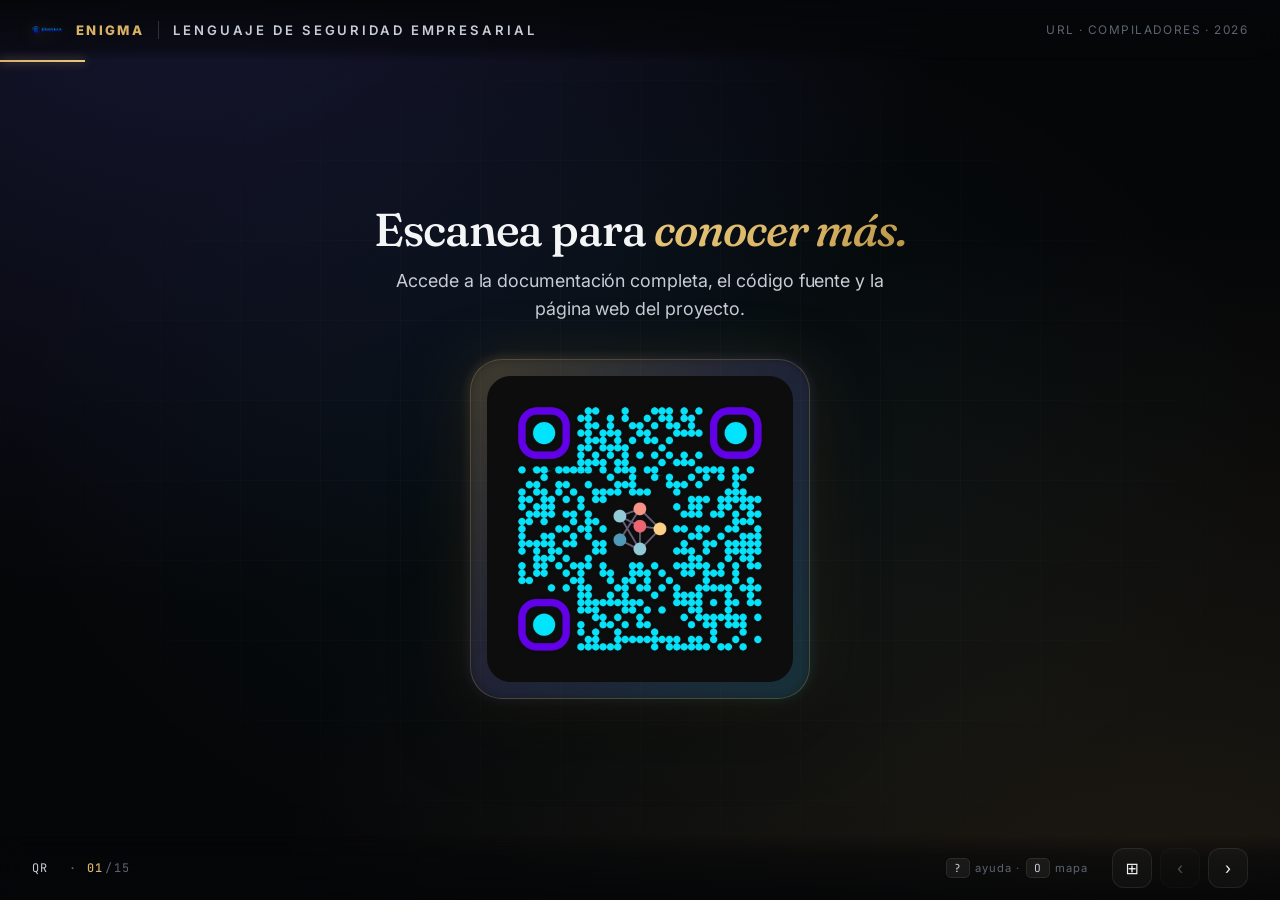
==== presentacion/index.html @ f5def3a1 "presentacion Presentacion e informe" ====
<!DOCTYPE html>
<html lang="es">
<head>
  <meta charset="UTF-8" />
  <meta name="viewport" content="width=device-width, initial-scale=1.0" />
  <title>ENIGMA · Lenguaje de Seguridad Empresarial</title>
  <meta name="description" content="Pitch ejecutivo del Compilador ENIGMA: el lenguaje que convierte políticas de seguridad en código auditable y desplegable." />
  <link rel="icon" href="assets/logo.png" />
  <link rel="preconnect" href="https://fonts.googleapis.com" />
  <link rel="preconnect" href="https://fonts.gstatic.com" crossorigin />
  <link href="https://fonts.googleapis.com/css2?family=Inter:wght@400;500;600;700;800;900&family=Fraunces:opsz,wght@9..144,400;9..144,500;9..144,600&family=JetBrains+Mono:wght@400;500;600&display=swap" rel="stylesheet" />
  <link rel="stylesheet" href="css/styles.css" />
</head>
<body class="no-select">

  <!-- ===== Barra superior ===== -->
  <header class="topbar">
    <div class="brand">
      <img src="assets/logo.png" alt="ENIGMA" />
      <span><strong>ENIGMA</strong></span>
      <span class="sep"></span>
      <span>Lenguaje de Seguridad Empresarial</span>
    </div>
    <div class="topbar-meta">
      <span>URL · Compiladores · 2026</span>
    </div>
  </header>
  <div id="progress-bar" class="progress-bar"></div>

  <!-- ===== Deck ===== -->
  <main class="deck" id="deck">

    <!-- =============================================================
         00 · QR de bienvenida
    ============================================================== -->
    <section class="slide" data-title="QR">
      <div class="slide-inner">
        <div class="qr-intro">
          <h2 class="title" style="text-align:center; margin-bottom: 12px;">Escanea para 
            <span class="accent">conocer más.</span>
          </h2>
          <p class="lede" style="text-align:center; max-width: 540px; margin: 0 auto 36px;">Accede a la documentación completa, el código fuente y la página web del proyecto.</p>
          <div class="qr-container">
            <img src="assets/qr.jpg" alt="QR Code — Escanea para más información" class="qr-image" />
          </div>
        </div>
      </div>
    </section>

    <!-- =============================================================
         01 · Portada
    ============================================================== -->
    <section class="slide" data-title="Portada">
      <div class="slide-inner">
        <div class="cover">
          <div class="cover-text">
            <span class="eyebrow"><span class="num">01</span>Presentación del proyecto</span>
            <h1 class="headline">
              El lenguaje que <span class="accent" style="font-family:var(--font-display); font-style:italic;">protege</span><br>
              tu empresa.
            </h1>
            <p class="tagline">Convertimos las reglas de seguridad de tu negocio en código auditable, en español, listo para producción.</p>
            <p class="lede">
              <b>ENIGMA</b> es un compilador completo —léxico, sintáctico, semántico y generación de código— que transforma un archivo de texto en políticas RBAC/ABAC desplegables en cualquier ERP.
            </p>
            <div class="marks">
              <span class="mark"><span class="led"></span>Python 3.12</span>
              <span class="mark"><span class="led"></span>RBAC + ABAC</span>
              <span class="mark"><span class="led"></span>4 fases</span>
              <span class="mark"><span class="led"></span>60+ pruebas automatizadas</span>
              <span class="mark"><span class="led"></span>Exporta a JSON</span>
            </div>
            <div class="team">
              <div class="person"><span class="role">Backend · Léxico</span><span class="name">Jordi García</span></div>
              <div class="person"><span class="role">Frontend · GUI</span><span class="name">Víctor Morales</span></div>
              <div class="person"><span class="role">Integración · Parser</span><span class="name">Germán Archila</span></div>
            </div>
          </div>
          <div class="cover-visual">
            <div class="logo-ring">
              <div class="halo"></div>
              <img class="logo" src="assets/logo.png" alt="Logo ENIGMA" />
            </div>
            <span class="corner-mark tl">v 3.0</span>
            <span class="corner-mark tr">Quetzaltenango<br>2026</span>
            <span class="corner-mark bl">Universidad<br>Rafael Landívar</span>
            <span class="corner-mark br">Compiladores</span>
          </div>
        </div>
      </div>
    </section>

    <!-- =============================================================
         02 · El problema
    ============================================================== -->
    <section class="slide" data-title="El problema">
      <div class="slide-inner">
        <span class="eyebrow rose"><span class="num">02</span>El problema · Contexto</span>
        <h2 class="title">Decidir <span class="accent">quién accede a qué</span><br>cuesta más de lo que parece.</h2>
        <p class="lede">
          En toda empresa, las políticas de acceso viven dispersas en hojas de cálculo, JSON sueltos y código duro del ERP.
          Una sola línea mal escrita puede dejar las ventas a la vista del becario o cerrar el sistema al gerente regional.
        </p>

        <div class="grid cols-3">
          <div class="card">
            <div class="index">Dolor · 01</div>
            <h3>Reglas dispersas</h3>
            <p>Las políticas RBAC/ABAC se duplican en cada microservicio. Un cambio implica modificar N archivos a mano — y rezar para no romper nada.</p>
          </div>
          <div class="card">
            <div class="index">Dolor · 02</div>
            <h3>Errores silenciosos</h3>
            <p>Un rol mal escrito, una política duplicada o un permiso contradictorio se descubren <i>después</i> del incidente de seguridad, no antes.</p>
          </div>
          <div class="card">
            <div class="index">Dolor · 03</div>
            <h3>Sin lenguaje de negocio</h3>
            <p>El área de Seguridad necesita revisar las reglas antes de pasar a producción. Pero las reglas viven en código que solo entienden los desarrolladores.</p>
          </div>
        </div>

        <div class="quote">
          <p>El 80% de las brechas de seguridad empresariales empiezan en un permiso mal configurado, no en un ataque sofisticado.</p>
          <div class="author">— Reporte Verizon DBIR · referencia del sector</div>
        </div>
      </div>
    </section>

    <!-- =============================================================
         03 · La solución
    ============================================================== -->
    <section class="slide" data-title="La solución">
      <div class="slide-inner">
        <span class="eyebrow"><span class="num">03</span>La solución</span>
        <h2 class="title">Presentamos <span class="accent">ENIGMA</span>.</h2>
        <p class="lede">
          Un compilador que lee un archivo en español, valida que las reglas tengan sentido para tu negocio y entrega un JSON
          listo para ser consumido por cualquier ERP o motor de autorización (Keycloak, OPA, microservicios propios).
        </p>

        <div class="split">
          <div>
            <div class="list-clean">
              <div class="item">
                <div class="step">01</div>
                <div class="body">
                  <h4>Lee tu negocio en español</h4>
                  <p>Roles, Usuarios, Módulos, Permisos. Sin curva de aprendizaje técnica.</p>
                </div>
                <div class="meta">Léxico</div>
              </div>
              <div class="item">
                <div class="step">02</div>
                <div class="body">
                  <h4>Entiende tu intención</h4>
                  <p>Construye un árbol semántico de la estructura completa de seguridad.</p>
                </div>
                <div class="meta">Sintáctico</div>
              </div>
              <div class="item">
                <div class="step">03</div>
                <div class="body">
                  <h4>Valida antes de producción</h4>
                  <p>7 reglas de negocio que evitan permisos duplicados, contradicciones e inconsistencias.</p>
                </div>
                <div class="meta">Semántico</div>
              </div>
              <div class="item">
                <div class="step">04</div>
                <div class="body">
                  <h4>Despliega en cualquier sistema</h4>
                  <p>Exporta un JSON que cualquier ERP, OPA o Keycloak puede consumir directo.</p>
                </div>
                <div class="meta">Generación</div>
              </div>
            </div>
          </div>
          <div>
            <div class="code-block">
              <div class="code-head">
                <div class="traffic"><span></span><span></span><span></span></div>
                <span>politicas.acl</span>
              </div>
<pre><span class="tk-cmt">// Una sola fuente de verdad,</span>
<span class="tk-cmt">// en el idioma de tu negocio.</span>

<span class="tk-kw">Definir Rol</span> <span class="tk-mod">Gerente</span>;
<span class="tk-kw">Definir Usuario</span> <span class="tk-id">Ana</span>;
<span class="tk-kw">Definir Modulo</span> <span class="tk-mod">Ventas</span>;

<span class="tk-kw">Usuario</span> <span class="tk-id">Ana</span> <span class="tk-op">=</span> <span class="tk-kw">Rol</span> <span class="tk-mod">Gerente</span>;

<span class="tk-kw">Si</span> <span class="tk-mod">Horario</span> <span class="tk-op">&lt;</span> <span class="tk-num">18</span> <span class="tk-kw">Entonces</span> {
  <span class="tk-kw">Permitir Consultar</span> <span class="tk-mod">Reportes</span>;
} <span class="tk-kw">Sino</span> {
  <span class="tk-kw">Denegar Consultar</span> <span class="tk-mod">Reportes</span>;
}</pre>
            </div>
          </div>
        </div>
      </div>
    </section>

    <!-- =============================================================
         04 · ¿Cómo funciona? (Las cuatro fases visión general)
    ============================================================== -->
    <section class="slide" data-title="Cómo funciona">
      <div class="slide-inner">
        <span class="eyebrow"><span class="num">04</span>Cómo funciona</span>
        <h2 class="title">Cuatro fases. <span class="accent">Un solo archivo.</span></h2>
        <p class="lede">Del texto crudo a un sistema de seguridad desplegable. Todo automatizado en un solo pipeline.</p>

        <div class="pipeline">
          <div class="pipe-step featured">
            <div class="badge">I</div>
            <h4>Lee</h4>
            <p>Convierte el texto en tokens clasificados.</p>
          </div>
          <div class="pipe-step">
            <div class="badge">II</div>
            <h4>Comprende</h4>
            <p>Arma el árbol semántico de tu intención.</p>
          </div>
          <div class="pipe-step">
            <div class="badge">III</div>
            <h4>Valida</h4>
            <p>Aplica 7 reglas de coherencia de negocio.</p>
          </div>
          <div class="pipe-step">
            <div class="badge">IV</div>
            <h4>Compila</h4>
            <p>Genera la tabla de símbolos final.</p>
          </div>
          <div class="pipe-step">
            <div class="badge" style="color: var(--green); border-color: rgba(74,222,128,0.4);">✓</div>
            <h4>Despliega</h4>
            <p>Exporta JSON listo para producción.</p>
          </div>
        </div>

        <div class="kpi-strip">
          <div class="kpi">
            <div class="v">&lt; 1<sub>seg</sub></div>
            <div class="l">Compilación promedio</div>
          </div>
          <div class="kpi">
            <div class="v">350<sub>ms</sub></div>
            <div class="l">Live Compile debounce</div>
          </div>
          <div class="kpi">
            <div class="v">100<sub>%</sub></div>
            <div class="l">En español</div>
          </div>
          <div class="kpi">
            <div class="v">∞</div>
            <div class="l">Diagnóstico en cadena</div>
          </div>
        </div>
      </div>
    </section>

    <!-- =============================================================
         05 · Fase 1 · Léxico
    ============================================================== -->
    <section class="slide" data-title="Fase 1 · Lee">
      <div class="slide-inner">
        <span class="eyebrow"><span class="num">05</span>Fase 1 · Léxico</span>
        <h2 class="title">Lee tu negocio <span class="accent">palabra por palabra.</span></h2>
        <p class="lede">
          El motor léxico recorre el archivo y clasifica cada palabra: <b>palabras reservadas en español</b>, identificadores,
          números, cadenas y operadores. Detecta <b>seis tipos de errores</b> sin detenerse — los reporta todos en una sola pasada.
        </p>

        <div class="split media-first">
          <div>
            <div class="shot" data-src="assets/capturas/04_empresa_ventas_tokens.png">
              <img src="assets/capturas/04_empresa_ventas_tokens.png" alt="Tokens generados" />
              <div class="caption"><span class="tag">EVIDENCIA</span>Tabla de tokens — caso real Tech-Store</div>
            </div>
          </div>
          <div>
            <h3 style="font-family:var(--font-display); font-weight:500; font-size:1.4rem; margin-bottom:12px;">Seis errores que nunca dejarán pasar</h3>
            <div class="tags">
              <span class="tag-chip red">Carácter foráneo</span>
              <span class="tag-chip red">Cadena sin cerrar</span>
              <span class="tag-chip red">Número mal formado</span>
              <span class="tag-chip red">Palabra reservada mal escrita</span>
              <span class="tag-chip red">Identificador con dígito inicial</span>
              <span class="tag-chip red">Identificador con guión bajo</span>
            </div>

            <div class="card glow" style="margin-top: 24px;">
              <h3>Sugerencias inteligentes</h3>
              <p>Si tu equipo escribe <code style="color:#fca5a5; font-family:var(--font-mono);">Defini</code>, el compilador propone <code style="color:#86efac; font-family:var(--font-mono);">Definir</code> automáticamente, gracias a la distancia de Levenshtein. Cero tiempo perdido buscando el typo.</p>
            </div>
          </div>
        </div>
      </div>
    </section>

    <!-- =============================================================
         06 · Fase 2 · Sintáctico
    ============================================================== -->
    <section class="slide" data-title="Fase 2 · Comprende">
      <div class="slide-inner">
        <span class="eyebrow indigo"><span class="num">06</span>Fase 2 · Sintáctico</span>
        <h2 class="title">Comprende <span class="accent">la estructura</span> de tu negocio.</h2>
        <p class="lede">
          El parser construye el <b>Árbol de Sintaxis Abstracta</b>, un mapa completo y navegable de toda la lógica de seguridad
          escrita en tu archivo. Maneja condicionales, bucles, selección múltiple y manejo de errores como cualquier lenguaje moderno.
        </p>

        <div class="split">
          <div>
            <div class="card glow" style="margin-bottom: 18px;">
              <h3>🛡 Modo Pánico</h3>
              <p>Si tu archivo tiene errores, el parser <b>no colapsa</b>. Se sincroniza sobre los delimitadores <code style="color:var(--gold-soft); font-family:var(--font-mono);">;</code> y <code style="color:var(--gold-soft); font-family:var(--font-mono);">}</code> y sigue analizando, reportando <b>múltiples errores en una sola pasada</b>. Tu equipo arregla todo de una vez.</p>
            </div>
            <div class="card">
              <h3>🌲 14 estructuras del lenguaje</h3>
              <p>Definiciones, asignaciones, condicionales (con Y / O / No), bucles, selección múltiple, manejo de errores, salida y retorno. Toda la expresividad de un lenguaje moderno.</p>
              <div class="tags">
                <span class="tag-chip indigo">Si / Entonces / Sino</span>
                <span class="tag-chip indigo">Mientras</span>
                <span class="tag-chip indigo">Elegir / Caso</span>
                <span class="tag-chip indigo">Intentar / Atrapar</span>
              </div>
            </div>
          </div>
          <div>
            <div class="shot" data-src="assets/capturas/02_programa_completo_ast.png">
              <img src="assets/capturas/02_programa_completo_ast.png" alt="AST gráfico" />
              <div class="caption"><span class="tag">EVIDENCIA</span>AST gráfico — programa completo</div>
            </div>
          </div>
        </div>
      </div>
    </section>

    <!-- =============================================================
         07 · Fase 3 · Semántico
    ============================================================== -->
    <section class="slide" data-title="Fase 3 · Valida">
      <div class="slide-inner">
        <span class="eyebrow"><span class="num">07</span>Fase 3 · Semántico</span>
        <h2 class="title">Valida <span class="accent">antes</span> de pasar a producción.</h2>
        <p class="lede">
          Siete reglas de coherencia se aplican al árbol antes de que <i>nada</i> llegue a producción.
          Detectamos lo que un revisor humano nunca podría detectar a tiempo: duplicados, contradicciones y referencias huérfanas.
        </p>

        <div class="grid cols-4">
          <div class="card">
            <div class="index">SEM · 01</div>
            <h3>Unicidad</h3>
            <p>Sin entidades duplicadas. Cada Rol, Usuario y Módulo es único.</p>
          </div>
          <div class="card">
            <div class="index">SEM · 02</div>
            <h3>Integridad referencial</h3>
            <p>Toda referencia apunta a algo declarado. Cero permisos "fantasma".</p>
          </div>
          <div class="card">
            <div class="index">SEM · 03</div>
            <h3>Compatibilidad</h3>
            <p>Usuario solo asigna a Rol. No se mezclan dominios.</p>
          </div>
          <div class="card">
            <div class="index">SEM · 04</div>
            <h3>Coherencia RBAC</h3>
            <p>Las políticas se asignan únicamente a Roles válidos.</p>
          </div>
          <div class="card">
            <div class="index">SEM · 05</div>
            <h3>Expresiones booleanas</h3>
            <p>Las condiciones siempre evalúan a Verdadero o Falso.</p>
          </div>
          <div class="card">
            <div class="index">SEM · 06</div>
            <h3>Operaciones de tipos</h3>
            <p>Solo se comparan valores compatibles entre sí.</p>
          </div>
          <div class="card">
            <div class="index">SEM · 07</div>
            <h3>Conflicto de políticas</h3>
            <p>Sin contradecir. No se puede Permitir y Denegar la misma acción.</p>
          </div>
          <div class="card glow">
            <div class="index">+ Bonus</div>
            <h3>Tabla de Símbolos viva</h3>
            <p>Roles, Usuarios, Módulos y variables ABAC globales (Horario, MontoVenta, UbicacionIP) en una sola vista auditable.</p>
          </div>
        </div>
      </div>
    </section>

    <!-- =============================================================
         08 · Fase 4 · Generación
    ============================================================== -->
    <section class="slide" data-title="Fase 4 · Despliega">
      <div class="slide-inner">
        <span class="eyebrow green"><span class="num">08</span>Fase 4 · Generación</span>
        <h2 class="title">Despliega en <span class="accent">cualquier ERP.</span></h2>
        <p class="lede">
          Una vez aprobadas las reglas, el compilador genera un JSON estandarizado que cualquier ERP, motor de autorización
          o microservicio puede consumir directamente. <b>Sin transformaciones intermedias. Sin scripts a medida.</b>
        </p>

        <div class="split">
          <div>
            <div class="list-clean">
              <div class="item">
                <div class="step">→</div>
                <div class="body">
                  <h4>Compatible con estándares</h4>
                  <p>El JSON sigue convenciones RBAC + ABAC universales. Plug-and-play con OPA, Keycloak o tu motor propio.</p>
                </div>
                <div class="meta">Estándar</div>
              </div>
              <div class="item">
                <div class="step">→</div>
                <div class="body">
                  <h4>Versionable en Git</h4>
                  <p>Las políticas se vuelven parte del repositorio. Auditas cambios como auditas código.</p>
                </div>
                <div class="meta">Git-friendly</div>
              </div>
              <div class="item">
                <div class="step">→</div>
                <div class="body">
                  <h4>Cero deuda técnica</h4>
                  <p>Un archivo, una verdad. Sin reglas duplicadas entre frontend, backend y base de datos.</p>
                </div>
                <div class="meta">Single source</div>
              </div>
            </div>
          </div>
          <div>
            <div class="code-block">
              <div class="code-head">
                <div class="traffic"><span></span><span></span><span></span></div>
                <span>politicas.json — salida</span>
              </div>
<pre>{
  <span class="tk-prop">"roles"</span>: [
    { <span class="tk-prop">"nombre"</span>: <span class="tk-str">"Gerente"</span>,
      <span class="tk-prop">"politicas"</span>: [
        { <span class="tk-prop">"accion"</span>: <span class="tk-str">"Permitir"</span>,
          <span class="tk-prop">"operacion"</span>: <span class="tk-str">"Consultar"</span>,
          <span class="tk-prop">"modulo"</span>: <span class="tk-str">"Reportes"</span> }
      ]
    }
  ],
  <span class="tk-prop">"usuarios"</span>: [
    { <span class="tk-prop">"nombre"</span>: <span class="tk-str">"Ana"</span>,
      <span class="tk-prop">"rol"</span>: <span class="tk-str">"Gerente"</span> }
  ],
  <span class="tk-prop">"abac"</span>: {
    <span class="tk-prop">"Horario"</span>: { <span class="tk-prop">"tipo"</span>: <span class="tk-str">"Tiempo"</span> },
    <span class="tk-prop">"MontoVenta"</span>: { <span class="tk-prop">"tipo"</span>: <span class="tk-str">"Entero"</span> }
  }
}</pre>
            </div>
          </div>
        </div>
      </div>
    </section>

    <!-- =============================================================
         09 · Integración del sistema
    ============================================================== -->
    <section class="slide" data-title="Integración">
      <div class="slide-inner">
        <span class="eyebrow cyan"><span class="num">09</span>Integración del sistema</span>
        <h2 class="title">Un pipeline orquestado, <span class="accent">tres equipos felices.</span></h2>
        <p class="lede">
          Construido alrededor de un único punto de orquestación —el <code style="font-family:var(--font-mono); color:var(--gold-soft);">Controller</code>—
          que conecta las cuatro fases mediante contratos inmutables. Esto permitió a tres desarrolladores trabajar en paralelo
          <b>sin conflictos de integración</b>.
        </p>

        <div class="grid cols-3">
          <div class="card glow">
            <div class="icon-circle">⚡</div>
            <h3>Live Compile</h3>
            <p>Compilación silenciosa mientras escribes, con debounce inteligente de 350 ms. Cero congelamientos, errores visibles al instante.</p>
          </div>
          <div class="card glow">
            <div class="icon-circle">🎓</div>
            <h3>Modo Didáctico</h3>
            <p>Animación paso a paso de las tres fases. Ideal para que tu equipo entienda <i>por qué</i> una política fue rechazada.</p>
          </div>
          <div class="card glow">
            <div class="icon-circle">🔗</div>
            <h3>Contratos inmutables</h3>
            <p>Token, AST y Tabla de Símbolos como dataclasses inmutables. Cero estado compartido, cero bugs por concurrencia.</p>
          </div>
        </div>

        <div class="banner">
          <p>El <b>Controller</b> es el único punto de entrada al pipeline. Ningún módulo puede saltarse las validaciones.</p>
          <span class="banner-cta">Arquitectura blindada</span>
        </div>
      </div>
    </section>

    <!-- =============================================================
         10 · Pruebas realizadas
    ============================================================== -->
    <section class="slide" data-title="Pruebas">
      <div class="slide-inner">
        <div class="live-demo-center">
          <span class="eyebrow"><span class="num">10</span>Validación · Pruebas</span>
          <h2 class="title" style="text-align:center;">Ver para <span class="accent">creer.</span></h2>
          <p class="lede" style="text-align:center; max-width: 600px; margin: 0 auto 48px;">
            Las pruebas se realizan en vivo.<br>Vamos a cambiar de pestaña para demostrarlo.
          </p>
          <div class="live-badge">
            <span class="live-dot"></span>
            <span>DEMOSTRACIÓN EN VIVO</span>
          </div>
        </div>
      </div>
    </section>

    <!-- =============================================================
         11 · Caso de éxito
    ============================================================== -->
    <section class="slide" data-title="Caso de éxito">
      <div class="slide-inner">
        <span class="eyebrow"><span class="num">11</span>Caso de éxito</span>
        <h2 class="title">Tech-Store · <span class="accent">de hoja de cálculo a producción.</span></h2>
        <p class="lede">
          Una tienda de tecnología con tres roles (Gerente, Cajero, Vendedor) y tres módulos (Ventas, Inventario, Reportes).
          Antes de ENIGMA: <b>17 reglas dispersas en cinco archivos</b>. Después: <b>un solo archivo de 42 líneas</b>.
        </p>

        <div class="split">
          <div>
            <div class="code-block">
              <div class="code-head">
                <div class="traffic"><span></span><span></span><span></span></div>
                <span>empresa_ventas.acl</span>
              </div>
<pre><span class="tk-cmt">// 1 · Estructura de la empresa</span>
<span class="tk-kw">Definir Rol</span> <span class="tk-mod">Gerente</span>;
<span class="tk-kw">Definir Rol</span> <span class="tk-mod">Cajero</span>;
<span class="tk-kw">Definir Rol</span> <span class="tk-mod">Vendedor</span>;

<span class="tk-cmt">// 2 · Asignación de roles</span>
<span class="tk-kw">Usuario</span> <span class="tk-id">Ana</span>    <span class="tk-op">=</span> <span class="tk-kw">Rol</span> <span class="tk-mod">Gerente</span>;
<span class="tk-kw">Usuario</span> <span class="tk-id">Beto</span>   <span class="tk-op">=</span> <span class="tk-kw">Rol</span> <span class="tk-mod">Cajero</span>;
<span class="tk-kw">Usuario</span> <span class="tk-id">Carlos</span> <span class="tk-op">=</span> <span class="tk-kw">Rol</span> <span class="tk-mod">Vendedor</span>;

<span class="tk-cmt">// 3 · Políticas RBAC</span>
<span class="tk-kw">Rol</span> <span class="tk-mod">Vendedor</span> <span class="tk-op">=</span> <span class="tk-kw">Permitir Registrar</span> <span class="tk-mod">Ventas</span>;
<span class="tk-kw">Rol</span> <span class="tk-mod">Cajero</span>   <span class="tk-op">=</span> <span class="tk-kw">Permitir Modificar</span> <span class="tk-mod">Ventas</span>;
<span class="tk-kw">Rol</span> <span class="tk-mod">Gerente</span>  <span class="tk-op">=</span> <span class="tk-kw">Permitir Consultar</span> <span class="tk-mod">Reportes</span>;</pre>
            </div>
          </div>
          <div>
            <h3 style="font-family:var(--font-display); font-style:italic; font-size:1.4rem; font-weight:500; color:var(--gold-soft); margin-bottom:18px;">Resultados medibles</h3>

            <div class="list-clean">
              <div class="item">
                <div class="step">↓ 75%</div>
                <div class="body">
                  <h4>Menos código de seguridad</h4>
                  <p>De 5 archivos en 3 lenguajes distintos, a un archivo en español.</p>
                </div>
                <div class="meta">Mantenimiento</div>
              </div>
              <div class="item">
                <div class="step">↑ 100%</div>
                <div class="body">
                  <h4>Auditabilidad</h4>
                  <p>El área de Seguridad ahora aprueba las reglas antes de que lleguen a producción.</p>
                </div>
                <div class="meta">Compliance</div>
              </div>
              <div class="item">
                <div class="step">0</div>
                <div class="body">
                  <h4>Permisos en conflicto</h4>
                  <p>El analizador semántico bloquea cualquier contradicción antes del despliegue.</p>
                </div>
                <div class="meta">Calidad</div>
              </div>
            </div>
          </div>
        </div>
      </div>
    </section>

    <!-- =============================================================
         12 · Demostración funcional
    ============================================================== -->
    <section class="slide" data-title="Demostración">
      <div class="slide-inner">
        <span class="eyebrow"><span class="num">12</span>Demostración funcional</span>
        <h2 class="title">Ver es <span class="accent">creer.</span></h2>
        <p class="lede">
          Capturas reales del compilador procesando los dos archivos clave del proyecto: <b>empresa_ventas.acl</b> (Tech-Store)
          y <b>programa_completo.acl</b> (todas las estructuras del lenguaje). Click sobre cualquier imagen para verla en grande.
        </p>

        <div class="grid cols-3" style="margin-top: 28px;">
          <div class="shot" data-src="assets/capturas/04_empresa_ventas_tokens.png">
            <img src="assets/capturas/04_empresa_ventas_tokens.png" alt="Tokens Tech-Store" />
            <div class="caption"><span class="tag">01</span>Tokens · Tech-Store</div>
          </div>
          <div class="shot" data-src="assets/capturas/05_empresa_ventas_ast.png">
            <img src="assets/capturas/05_empresa_ventas_ast.png" alt="AST Tech-Store" />
            <div class="caption"><span class="tag">02</span>AST · Tech-Store</div>
          </div>
          <div class="shot" data-src="assets/capturas/06_empresa_ventas_simbolos.png">
            <img src="assets/capturas/06_empresa_ventas_simbolos.png" alt="Símbolos Tech-Store" />
            <div class="caption"><span class="tag">03</span>Símbolos · Tech-Store</div>
          </div>
          <div class="shot" data-src="assets/capturas/01_programa_completo_tokens.png">
            <img src="assets/capturas/01_programa_completo_tokens.png" alt="Tokens completo" />
            <div class="caption"><span class="tag">04</span>Tokens · Programa Completo</div>
          </div>
          <div class="shot" data-src="assets/capturas/02_programa_completo_ast.png">
            <img src="assets/capturas/02_programa_completo_ast.png" alt="AST completo" />
            <div class="caption"><span class="tag">05</span>AST · Programa Completo</div>
          </div>
          <div class="shot" data-src="assets/capturas/03_programa_completo_simbolos.png">
            <img src="assets/capturas/03_programa_completo_simbolos.png" alt="Símbolos completo" />
            <div class="caption"><span class="tag">06</span>Símbolos · Programa Completo</div>
          </div>
        </div>

        <div class="banner">
          <p>Próxima diapositiva: <b>ejecución en vivo del compilador</b> y propuesta de cierre.</p>
          <span class="banner-cta">Live demo</span>
        </div>
      </div>
    </section>

    <!-- =============================================================
         13 · Por qué ENIGMA / diferenciadores
    ============================================================== -->
    <section class="slide" data-title="Por qué ENIGMA">
      <div class="slide-inner">
        <span class="eyebrow"><span class="num">13</span>Diferenciadores</span>
        <h2 class="title">¿Por qué <span class="accent">ENIGMA?</span></h2>
        <p class="lede">No es solo otro motor de políticas. Es la única solución que combina lenguaje de negocio, validación semántica y exportación universal en un solo flujo.</p>

        <table class="specs">
          <tr>
            <th></th>
            <th style="color: var(--gold-soft);">ENIGMA</th>
            <th>Reglas en código duro</th>
            <th>Hojas de cálculo</th>
          </tr>
          <tr>
            <td>Lenguaje legible por el área de Seguridad</td>
            <td style="color: var(--green);">✓ Español natural</td>
            <td style="color: var(--red);">✗ Solo developers</td>
            <td style="color: #fb923c;">~ Ambiguo</td>
          </tr>
          <tr>
            <td>Validación antes de producción</td>
            <td style="color: var(--green);">✓ 7 reglas semánticas</td>
            <td style="color: var(--red);">✗ Bugs en runtime</td>
            <td style="color: var(--red);">✗ Cero</td>
          </tr>
          <tr>
            <td>Detección de contradicciones</td>
            <td style="color: var(--green);">✓ Automática</td>
            <td style="color: var(--red);">✗ Manual</td>
            <td style="color: var(--red);">✗ Imposible</td>
          </tr>
          <tr>
            <td>Salida estándar para ERPs</td>
            <td style="color: var(--green);">✓ JSON universal</td>
            <td style="color: #fb923c;">~ Específica</td>
            <td style="color: var(--red);">✗ N/A</td>
          </tr>
          <tr>
            <td>Versionable en Git</td>
            <td style="color: var(--green);">✓ Single file</td>
            <td style="color: #fb923c;">~ Disperso</td>
            <td style="color: var(--red);">✗ Binario</td>
          </tr>
          <tr>
            <td>Auditoría de cambios</td>
            <td style="color: var(--green);">✓ Trazable</td>
            <td style="color: #fb923c;">~ Si hay disciplina</td>
            <td style="color: var(--red);">✗ Sin historial</td>
          </tr>
        </table>

        <div class="quote">
          <p>El verdadero valor de ENIGMA no está en el compilador. Está en que el área de Seguridad y el área de Desarrollo finalmente hablan el mismo idioma.</p>
          <div class="author">— Propuesta de valor del producto</div>
        </div>
      </div>
    </section>

    <!-- =============================================================
         14 · Cierre / Equipo / Q&A
    ============================================================== -->
    <section class="slide" data-title="Cierre">
      <div class="slide-inner">
        <span class="eyebrow gold"><span class="num">14</span>Cierre</span>
        <h2 class="title">Hagamos que las reglas <span class="accent">se cumplan.</span></h2>
        <p class="lede">ENIGMA está listo para producción. Open source, documentado y probado. El siguiente paso es desplegarlo en tu organización.</p>

        <div class="split">
          <div>
            <div class="list-clean">
              <div class="item">
                <div class="step">i</div>
                <div class="body">
                  <h4>4 fases completas</h4>
                  <p>Léxico, sintáctico, semántico y generación de código — el ciclo completo de un compilador moderno.</p>
                </div>
                <div class="meta">Hecho</div>
              </div>
              <div class="item">
                <div class="step">ii</div>
                <div class="body">
                  <h4>60+ pruebas automatizadas</h4>
                  <p>Red de seguridad continua que protege contra regresiones cada vez que la gramática evoluciona.</p>
                </div>
                <div class="meta">Hecho</div>
              </div>
              <div class="item">
                <div class="step">iii</div>
                <div class="body">
                  <h4>GUI funcional + pedagógica</h4>
                  <p>Live Compile, Error Lens y Modo Didáctico. Una herramienta para producción <i>y</i> para enseñar.</p>
                </div>
                <div class="meta">Hecho</div>
              </div>
              <div class="item">
                <div class="step">→</div>
                <div class="body">
                  <h4>Listo para integrarse</h4>
                  <p>JSON estandarizado, compatible con OPA, Keycloak y ERPs propios. Cero acoplamiento.</p>
                </div>
                <div class="meta">Listo</div>
              </div>
            </div>
          </div>
          <div>
            <div class="card glow" style="padding: 32px;">
              <h3 style="font-family:var(--font-display); font-size:1.5rem; font-style:italic; margin-bottom:18px;">Cómo correrlo</h3>
              <div class="code-block">
                <div class="code-head">
                  <div class="traffic"><span></span><span></span><span></span></div>
                  <span>PowerShell · Quick start</span>
                </div>
<pre><span class="tk-cmt"># 1) Instala dependencias</span>
pip install -r requirements.txt

<span class="tk-cmt"># 2) Inicia la GUI</span>
python main.py

<span class="tk-cmt"># 3) Ejecuta la suite de pruebas</span>
python -m pytest test/test_case.py -v</pre>
              </div>
            </div>

            <div class="banner">
              <p>¿Preguntas?</p>
              <span class="banner-cta">Q &amp; A</span>
            </div>

            <div class="team" style="margin-top: 24px;">
              <div class="person"><span class="role">Backend</span><span class="name">Jordi García</span></div>
              <div class="person"><span class="role">Frontend</span><span class="name">Víctor Morales</span></div>
              <div class="person"><span class="role">Integración</span><span class="name">Germán Archila</span></div>
            </div>
          </div>
        </div>
      </div>
    </section>

  </main>

  <!-- ===== Overview ===== -->
  <div id="overview" class="overview">
    <h3>Mapa de la presentación</h3>
    <div class="thumbs" id="thumbs"></div>
  </div>

  <!-- ===== Lightbox ===== -->
  <div id="lightbox" class="lightbox">
    <button class="close" id="lightbox-close" aria-label="Cerrar">✕</button>
    <img id="lightbox-img" src="" alt="" />
  </div>

  <!-- ===== Ayuda ===== -->
  <div id="help" class="help">
    <div class="box">
      <h4>Atajos de teclado</h4>
      <div class="row"><span>Siguiente</span><span><kbd>→</kbd> <kbd>↓</kbd> <kbd>Espacio</kbd></span></div>
      <div class="row"><span>Anterior</span><span><kbd>←</kbd> <kbd>↑</kbd></span></div>
      <div class="row"><span>Primera / última</span><span><kbd>Home</kbd> / <kbd>End</kbd></span></div>
      <div class="row"><span>Ir a slide N</span><span><kbd>1</kbd>…<kbd>9</kbd></span></div>
      <div class="row"><span>Mapa visual</span><span><kbd>O</kbd> / <kbd>Esc</kbd></span></div>
      <div class="row"><span>Iniciar / parar timer</span><span><kbd>T</kbd></span></div>
      <div class="row"><span>Pantalla completa</span><span><kbd>F</kbd></span></div>
      <div class="row"><span>Ayuda</span><span><kbd>?</kbd></span></div>
    </div>
  </div>

  <!-- ===== Controles inferiores ===== -->
  <footer class="controls">
    <div class="slide-info">
      <span class="title-text" id="slide-title">Portada</span> · <b id="slide-current">01</b>/<span id="slide-total">14</span>
    </div>
    <div class="nav-btns">
      <span class="hint"><kbd>?</kbd> ayuda · <kbd>O</kbd> mapa</span>
      <button id="btn-overview" class="overview-btn" title="Mapa (O)">⊞</button>
      <button id="btn-prev" title="Anterior (←)">‹</button>
      <button id="btn-next" title="Siguiente (→)">›</button>
    </div>
  </footer>

  <script src="js/main.js"></script>
</body>
</html>
---- presentacion/css/styles.css ----
/* ============================================================
   ENIGMA · Pitch Deck Ejecutivo
   Compilador del Lenguaje de Seguridad Empresarial
   v2 — premium / minimal / cinematic
   ============================================================ */

:root {
  /* paleta principal */
  --bg-0: #050608;
  --bg-1: #0a0d14;
  --bg-2: #11151f;
  --bg-3: #1a2032;

  --ink: #f4f5f7;
  --ink-soft: #c8ccd6;
  --ink-mute: #8b91a0;
  --ink-dim: #5d6371;

  --line: rgba(255, 255, 255, 0.08);
  --line-strong: rgba(255, 255, 255, 0.16);

  /* acentos: dorado champagne + azul medianoche + cyan eléctrico */
  --gold: #d9b365;
  --gold-soft: #e8c87a;
  --gold-deep: #b89244;
  --indigo: #6366f1;
  --cyan: #22d3ee;
  --green: #4ade80;
  --rose: #f472b6;
  --red: #ef4444;

  /* superficies */
  --surface: rgba(255, 255, 255, 0.03);
  --surface-2: rgba(255, 255, 255, 0.05);
  --glass: rgba(10, 13, 20, 0.78);

  --radius-sm: 8px;
  --radius: 14px;
  --radius-lg: 22px;
  --radius-xl: 32px;

  --shadow-1: 0 4px 24px rgba(0, 0, 0, 0.4);
  --shadow-2: 0 24px 70px rgba(0, 0, 0, 0.55);
  --shadow-glow-gold: 0 0 60px rgba(217, 179, 101, 0.18);

  --font-sans: 'Inter', ui-sans-serif, system-ui, -apple-system, 'Segoe UI', sans-serif;
  --font-display: 'Fraunces', 'Inter', serif;
  --font-mono: 'JetBrains Mono', 'Fira Code', ui-monospace, 'Consolas', monospace;

  --topbar-h: 60px;
  --bottombar-h: 64px;
}

*, *::before, *::after {
  box-sizing: border-box;
  margin: 0;
  padding: 0;
}

html, body {
  height: 100%;
  overflow: hidden;
}

body {
  font-family: var(--font-sans);
  color: var(--ink);
  background: var(--bg-0);
  -webkit-font-smoothing: antialiased;
  text-rendering: optimizeLegibility;
  letter-spacing: -0.005em;
  position: relative;
}

/* fondo cinemático con halos */
body::before {
  content: '';
  position: fixed;
  inset: 0;
  background:
    radial-gradient(ellipse at 15% -10%, rgba(99, 102, 241, 0.18), transparent 50%),
    radial-gradient(ellipse at 90% 110%, rgba(217, 179, 101, 0.12), transparent 55%),
    radial-gradient(ellipse at 50% 50%, rgba(34, 211, 238, 0.05), transparent 70%),
    var(--bg-0);
  pointer-events: none;
  z-index: 0;
}

/* grilla sutil */
body::after {
  content: '';
  position: fixed;
  inset: 0;
  background-image:
    linear-gradient(rgba(255, 255, 255, 0.018) 1px, transparent 1px),
    linear-gradient(90deg, rgba(255, 255, 255, 0.018) 1px, transparent 1px);
  background-size: 80px 80px;
  pointer-events: none;
  z-index: 0;
  mask-image: radial-gradient(ellipse at center, black 30%, transparent 90%);
}

img { max-width: 100%; display: block; }
button { font-family: inherit; }

/* ====== Barra superior ====== */
.topbar {
  position: fixed;
  top: 0; left: 0; right: 0;
  height: var(--topbar-h);
  display: flex;
  align-items: center;
  justify-content: space-between;
  padding: 0 32px;
  z-index: 30;
  background: linear-gradient(180deg, rgba(5, 6, 8, 0.92) 0%, rgba(5, 6, 8, 0.55) 80%, transparent 100%);
  backdrop-filter: blur(14px);
  -webkit-backdrop-filter: blur(14px);
}

.brand {
  display: flex;
  align-items: center;
  gap: 14px;
  font-weight: 600;
  font-size: 0.82rem;
  letter-spacing: 0.22em;
  color: var(--ink-soft);
  text-transform: uppercase;
}

.brand img {
  height: 30px;
  width: 30px;
  object-fit: contain;
  filter: drop-shadow(0 2px 8px rgba(217, 179, 101, 0.35));
}

.brand strong {
  color: var(--gold);
  font-weight: 800;
  letter-spacing: 0.18em;
}

.brand .sep {
  width: 1px;
  height: 18px;
  background: var(--line-strong);
}

.topbar-meta {
  display: flex;
  align-items: center;
  gap: 18px;
  font-size: 0.74rem;
  color: var(--ink-dim);
  letter-spacing: 0.12em;
  text-transform: uppercase;
}

.timer-pill {
  display: inline-flex;
  align-items: center;
  gap: 9px;
  padding: 7px 16px 7px 14px;
  border-radius: 999px;
  background: rgba(217, 179, 101, 0.06);
  border: 1px solid rgba(217, 179, 101, 0.2);
  color: var(--gold-soft);
  font-family: var(--font-mono);
  font-size: 0.74rem;
  font-weight: 600;
  letter-spacing: 0.05em;
  cursor: pointer;
  user-select: none;
  transition: all 0.25s ease;
}

.timer-pill:hover { background: rgba(217, 179, 101, 0.12); transform: translateY(-1px); }
.timer-pill .dot { width: 6px; height: 6px; border-radius: 50%; background: currentColor; opacity: 0.7; }
.timer-pill.running { color: var(--green); border-color: rgba(74, 222, 128, 0.35); background: rgba(74, 222, 128, 0.07); }
.timer-pill.warn { color: #fb923c; border-color: rgba(251, 146, 60, 0.4); background: rgba(251, 146, 60, 0.08); }
.timer-pill.over { color: var(--red); border-color: rgba(239, 68, 68, 0.5); background: rgba(239, 68, 68, 0.1); animation: pulse 1.5s infinite; }

@keyframes pulse {
  0%, 100% { opacity: 1; }
  50% { opacity: 0.5; }
}

/* ====== Barra de progreso ====== */
.progress-bar {
  position: fixed;
  top: var(--topbar-h);
  left: 0;
  height: 2px;
  width: 0;
  background: linear-gradient(90deg, var(--gold) 0%, var(--gold-soft) 100%);
  box-shadow: 0 0 10px rgba(217, 179, 101, 0.6);
  z-index: 31;
  transition: width 0.6s cubic-bezier(0.16, 1, 0.3, 1);
}

/* ====== Deck ====== */
.deck {
  position: relative;
  height: 100vh;
  overflow: hidden;
  z-index: 1;
}

.slide {
  position: absolute;
  inset: 0;
  padding: calc(var(--topbar-h) + 40px) 7vw calc(var(--bottombar-h) + 32px);
  display: block;
  opacity: 0;
  transform: translateY(28px);
  visibility: hidden;
  transition: opacity 0.7s cubic-bezier(0.16, 1, 0.3, 1),
              transform 0.7s cubic-bezier(0.16, 1, 0.3, 1);
  overflow-y: auto;
  overflow-x: hidden;
  scrollbar-width: thin;
  scrollbar-color: rgba(255, 255, 255, 0.12) transparent;
}

.slide::-webkit-scrollbar { width: 6px; }
.slide::-webkit-scrollbar-thumb { background: rgba(255, 255, 255, 0.1); border-radius: 3px; }

.slide.active {
  opacity: 1;
  transform: translateY(0);
  visibility: visible;
  z-index: 2;
}

.slide.prev {
  opacity: 0;
  transform: translateY(-28px);
  visibility: hidden;
}

.slide-inner {
  width: 100%;
  max-width: 1320px;
  margin: 0 auto;
  min-height: calc(100vh - var(--topbar-h) - var(--bottombar-h) - 72px);
  display: flex;
  flex-direction: column;
  justify-content: center;
}

/* ====== Tipografía ====== */
.eyebrow {
  display: inline-flex;
  align-items: center;
  gap: 10px;
  padding: 5px 12px;
  background: rgba(217, 179, 101, 0.06);
  border: 1px solid rgba(217, 179, 101, 0.2);
  border-radius: 999px;
  font-size: 0.66rem;
  font-weight: 600;
  letter-spacing: 0.26em;
  color: var(--gold-soft);
  text-transform: uppercase;
  margin-bottom: 22px;
}

.eyebrow .num {
  font-family: var(--font-mono);
  font-size: 0.72rem;
  color: var(--gold);
}

.eyebrow.indigo { background: rgba(99, 102, 241, 0.08); border-color: rgba(99, 102, 241, 0.28); color: #a5b4fc; }
.eyebrow.cyan { background: rgba(34, 211, 238, 0.08); border-color: rgba(34, 211, 238, 0.28); color: #67e8f9; }
.eyebrow.green { background: rgba(74, 222, 128, 0.08); border-color: rgba(74, 222, 128, 0.28); color: #86efac; }
.eyebrow.rose { background: rgba(244, 114, 182, 0.08); border-color: rgba(244, 114, 182, 0.28); color: #f9a8d4; }

h1.headline {
  font-family: var(--font-display);
  font-size: clamp(2.5rem, 6vw, 5.2rem);
  font-weight: 500;
  font-variation-settings: "opsz" 60, "SOFT" 30;
  line-height: 1.04;
  letter-spacing: -0.035em;
  color: var(--ink);
}

h2.title {
  font-family: var(--font-display);
  font-size: clamp(1.9rem, 3.6vw, 3.1rem);
  font-weight: 500;
  font-variation-settings: "opsz" 40, "SOFT" 30;
  line-height: 1.08;
  letter-spacing: -0.025em;
  color: var(--ink);
  margin-bottom: 14px;
}

h2.title .accent {
  background: linear-gradient(135deg, var(--gold-soft) 0%, var(--gold) 60%, var(--gold-deep) 100%);
  -webkit-background-clip: text;
  background-clip: text;
  -webkit-text-fill-color: transparent;
  font-style: italic;
}

h3 {
  font-size: 1.08rem;
  font-weight: 700;
  letter-spacing: -0.01em;
  color: var(--ink);
}

.lede {
  font-size: clamp(1.05rem, 1.4vw, 1.22rem);
  line-height: 1.55;
  color: var(--ink-soft);
  max-width: 880px;
  font-weight: 400;
}

.lede b {
  color: var(--ink);
  font-weight: 600;
}

.muted { color: var(--ink-mute); }
.dim { color: var(--ink-dim); }

/* ====== Portada ====== */
.cover {
  display: grid;
  grid-template-columns: 1.05fr 0.95fr;
  gap: 80px;
  align-items: center;
  min-height: calc(100vh - var(--topbar-h) - var(--bottombar-h) - 84px);
}

.cover-text {
  position: relative;
}

.cover .tagline {
  font-family: var(--font-display);
  font-size: clamp(1.05rem, 1.4vw, 1.32rem);
  font-style: italic;
  color: var(--gold-soft);
  margin-top: 22px;
  letter-spacing: -0.005em;
  line-height: 1.45;
}

.cover .lede { margin-top: 28px; }

.cover .marks {
  display: flex;
  flex-wrap: wrap;
  gap: 10px;
  margin-top: 32px;
}

.mark {
  display: inline-flex;
  align-items: center;
  gap: 8px;
  padding: 6px 14px;
  border-radius: 999px;
  background: var(--surface);
  border: 1px solid var(--line);
  font-size: 0.74rem;
  color: var(--ink-soft);
  font-family: var(--font-mono);
  letter-spacing: 0.02em;
}

.mark .led {
  width: 7px; height: 7px; border-radius: 50%;
  background: var(--green);
  box-shadow: 0 0 8px var(--green);
}

/* logo embellecido */
.cover-visual {
  position: relative;
  display: flex;
  align-items: center;
  justify-content: center;
  min-height: 480px;
}

.cover-visual .logo-ring {
  position: relative;
  display: flex;
  align-items: center;
  justify-content: center;
  width: 100%;
  height: 100%;
}

.cover-visual .logo-ring::before,
.cover-visual .logo-ring::after {
  content: '';
  position: absolute;
  border-radius: 50%;
  border: 1px solid var(--line-strong);
}

.cover-visual .logo-ring::before {
  width: 92%;
  height: 92%;
  border-color: rgba(217, 179, 101, 0.12);
  animation: spin 60s linear infinite;
}

.cover-visual .logo-ring::after {
  width: 78%;
  height: 78%;
  border-color: rgba(217, 179, 101, 0.08);
  border-style: dashed;
  animation: spin 90s linear infinite reverse;
}

@keyframes spin {
  from { transform: rotate(0); }
  to { transform: rotate(360deg); }
}

.cover-visual .halo {
  position: absolute;
  inset: 14%;
  border-radius: 50%;
  background: radial-gradient(circle, rgba(217, 179, 101, 0.32) 0%, rgba(217, 179, 101, 0.08) 40%, transparent 70%);
  filter: blur(28px);
  z-index: 0;
}

.cover-visual img.logo {
  position: relative;
  z-index: 2;
  width: 58%;
  max-width: 340px;
  filter: drop-shadow(0 18px 40px rgba(217, 179, 101, 0.35))
          drop-shadow(0 4px 12px rgba(0, 0, 0, 0.6));
  animation: float 7s ease-in-out infinite;
}

@keyframes float {
  0%, 100% { transform: translateY(0); }
  50% { transform: translateY(-14px); }
}

.cover-visual .corner-mark {
  position: absolute;
  font-family: var(--font-mono);
  font-size: 0.66rem;
  color: var(--ink-dim);
  letter-spacing: 0.2em;
  text-transform: uppercase;
}

.cover-visual .corner-mark.tl { top: 6%; left: 4%; }
.cover-visual .corner-mark.tr { top: 6%; right: 4%; text-align: right; }
.cover-visual .corner-mark.bl { bottom: 6%; left: 4%; }
.cover-visual .corner-mark.br { bottom: 6%; right: 4%; text-align: right; }

/* equipo */
.team {
  margin-top: 44px;
  padding-top: 28px;
  border-top: 1px solid var(--line);
  display: grid;
  grid-template-columns: repeat(3, 1fr);
  gap: 28px;
}

.team .person { display: flex; flex-direction: column; gap: 3px; }
.team .person .role {
  font-family: var(--font-mono);
  font-size: 0.66rem;
  color: var(--gold);
  letter-spacing: 0.2em;
  text-transform: uppercase;
}
.team .person .name { color: var(--ink); font-weight: 600; font-size: 1.02rem; }

/* ====== Grids ====== */
.grid {
  display: grid;
  gap: 22px;
  margin-top: 32px;
}

.grid.cols-2 { grid-template-columns: repeat(2, 1fr); }
.grid.cols-3 { grid-template-columns: repeat(3, 1fr); }
.grid.cols-4 { grid-template-columns: repeat(4, 1fr); }

/* ====== Cards ====== */
.card {
  background: var(--surface);
  border: 1px solid var(--line);
  border-radius: var(--radius-lg);
  padding: 28px 26px;
  position: relative;
  overflow: hidden;
  transition: all 0.4s cubic-bezier(0.16, 1, 0.3, 1);
  backdrop-filter: blur(10px);
}

.card::before {
  content: '';
  position: absolute;
  top: 0; left: 0; right: 0;
  height: 1px;
  background: linear-gradient(90deg, transparent 0%, var(--line-strong) 50%, transparent 100%);
}

.card:hover {
  transform: translateY(-4px);
  border-color: var(--line-strong);
  background: var(--surface-2);
}

.card .index {
  font-family: var(--font-mono);
  font-size: 0.7rem;
  letter-spacing: 0.22em;
  color: var(--gold);
  text-transform: uppercase;
  margin-bottom: 14px;
  display: flex;
  align-items: center;
  gap: 10px;
}

.card .index::after {
  content: '';
  flex: 1;
  height: 1px;
  background: linear-gradient(90deg, rgba(217, 179, 101, 0.4), transparent);
}

.card h3 {
  font-family: var(--font-display);
  font-size: 1.34rem;
  font-weight: 500;
  letter-spacing: -0.015em;
  margin-bottom: 10px;
  color: var(--ink);
}

.card p {
  color: var(--ink-soft);
  font-size: 0.94rem;
  line-height: 1.6;
}

.card ul {
  list-style: none;
  margin-top: 14px;
  display: flex;
  flex-direction: column;
  gap: 8px;
}

.card ul li {
  position: relative;
  padding-left: 22px;
  color: var(--ink-soft);
  font-size: 0.9rem;
  line-height: 1.5;
}

.card ul li::before {
  content: '';
  position: absolute;
  left: 0;
  top: 9px;
  width: 12px;
  height: 1px;
  background: var(--gold);
}

.card.glow {
  background: linear-gradient(135deg, rgba(217, 179, 101, 0.08) 0%, rgba(217, 179, 101, 0.02) 100%);
  border-color: rgba(217, 179, 101, 0.25);
}

.card.glow:hover {
  box-shadow: var(--shadow-glow-gold);
}

.card .icon-circle {
  width: 56px;
  height: 56px;
  border-radius: 16px;
  background: linear-gradient(135deg, rgba(217, 179, 101, 0.15) 0%, rgba(217, 179, 101, 0.04) 100%);
  border: 1px solid rgba(217, 179, 101, 0.25);
  display: inline-flex;
  align-items: center;
  justify-content: center;
  font-size: 1.4rem;
  margin-bottom: 18px;
  color: var(--gold-soft);
}

.card.feature {
  text-align: left;
}

/* ====== Métricas grandes ====== */
.kpi-strip {
  display: grid;
  grid-template-columns: repeat(4, 1fr);
  gap: 0;
  margin-top: 36px;
  border-top: 1px solid var(--line);
  border-bottom: 1px solid var(--line);
}

.kpi {
  padding: 24px 22px;
  text-align: left;
  border-right: 1px solid var(--line);
  position: relative;
}

.kpi:last-child { border-right: none; }

.kpi .v {
  font-family: var(--font-display);
  font-size: clamp(2rem, 3.4vw, 3rem);
  font-weight: 500;
  font-variation-settings: "opsz" 60, "SOFT" 30;
  color: var(--gold-soft);
  line-height: 1;
  letter-spacing: -0.03em;
}

.kpi .v sub {
  font-size: 0.4em;
  color: var(--ink-mute);
  margin-left: 4px;
  vertical-align: baseline;
}

.kpi .l {
  font-size: 0.74rem;
  color: var(--ink-mute);
  letter-spacing: 0.16em;
  text-transform: uppercase;
  margin-top: 10px;
}

/* ====== Bloque de código ====== */
.code-block {
  background: linear-gradient(180deg, #060810 0%, #0a0d14 100%);
  border: 1px solid var(--line);
  border-radius: var(--radius);
  font-family: var(--font-mono);
  font-size: 0.84rem;
  line-height: 1.6;
  overflow: hidden;
  position: relative;
  box-shadow: var(--shadow-1);
}

.code-block .code-head {
  display: flex;
  align-items: center;
  gap: 12px;
  padding: 10px 16px;
  background: rgba(255, 255, 255, 0.02);
  border-bottom: 1px solid var(--line);
  font-size: 0.7rem;
  color: var(--ink-dim);
  letter-spacing: 0.14em;
  text-transform: uppercase;
}

.code-block .code-head .traffic { display: flex; gap: 5px; }
.code-block .code-head .traffic span {
  width: 10px; height: 10px; border-radius: 50%;
  background: rgba(255, 255, 255, 0.1);
}

.code-block pre {
  margin: 0;
  padding: 20px 22px;
  overflow-x: auto;
  color: var(--ink-soft);
  white-space: pre;
  font-feature-settings: 'liga' 1;
}

/* sintaxis */
.tk-kw { color: var(--gold-soft); font-weight: 500; }
.tk-id { color: var(--ink); }
.tk-str { color: #86efac; }
.tk-num { color: #fcd34d; }
.tk-cmt { color: var(--ink-dim); font-style: italic; }
.tk-op { color: var(--cyan); }
.tk-mod { color: #f9a8d4; }
.tk-prop { color: #a5b4fc; }

/* ====== Pipeline (Integración) ====== */
.pipeline {
  position: relative;
  display: grid;
  grid-template-columns: repeat(5, 1fr);
  gap: 0;
  margin: 40px 0 12px;
}

.pipeline::before {
  content: '';
  position: absolute;
  top: 38px;
  left: 8%;
  right: 8%;
  height: 1px;
  background: linear-gradient(90deg,
    transparent 0%,
    rgba(217, 179, 101, 0.5) 8%,
    rgba(217, 179, 101, 0.5) 92%,
    transparent 100%);
  z-index: 0;
}

.pipe-step {
  position: relative;
  z-index: 1;
  text-align: center;
  padding: 0 10px;
}

.pipe-step .badge {
  width: 76px;
  height: 76px;
  border-radius: 50%;
  background: linear-gradient(180deg, #0e1320 0%, #060810 100%);
  border: 1px solid var(--line-strong);
  display: inline-flex;
  align-items: center;
  justify-content: center;
  font-family: var(--font-display);
  font-weight: 500;
  font-size: 1.7rem;
  color: var(--gold-soft);
  margin-bottom: 18px;
  position: relative;
  transition: all 0.4s;
}

.pipe-step .badge::before {
  content: '';
  position: absolute;
  inset: -6px;
  border-radius: 50%;
  background: radial-gradient(circle, rgba(217, 179, 101, 0.3), transparent 70%);
  opacity: 0;
  transition: opacity 0.4s;
}

.pipe-step:hover .badge::before { opacity: 1; }
.pipe-step.featured .badge {
  border-color: var(--gold);
  background: linear-gradient(180deg, rgba(217, 179, 101, 0.18) 0%, rgba(217, 179, 101, 0.04) 100%);
  box-shadow: 0 0 0 1px rgba(217, 179, 101, 0.2), var(--shadow-glow-gold);
}

.pipe-step h4 {
  font-family: var(--font-display);
  font-size: 1.05rem;
  font-weight: 500;
  letter-spacing: -0.01em;
  margin-bottom: 8px;
}

.pipe-step p {
  font-size: 0.82rem;
  color: var(--ink-mute);
  line-height: 1.5;
  max-width: 200px;
  margin: 0 auto;
}

/* ====== Capturas ====== */
.shot {
  position: relative;
  border: 1px solid var(--line);
  border-radius: var(--radius);
  overflow: hidden;
  box-shadow: var(--shadow-1);
  cursor: zoom-in;
  background: var(--bg-1);
  transition: all 0.4s cubic-bezier(0.16, 1, 0.3, 1);
}

.shot::after {
  content: '⤢';
  position: absolute;
  top: 12px;
  right: 12px;
  width: 32px;
  height: 32px;
  background: rgba(0, 0, 0, 0.6);
  backdrop-filter: blur(8px);
  border-radius: 8px;
  color: var(--ink);
  display: flex;
  align-items: center;
  justify-content: center;
  font-size: 0.9rem;
  opacity: 0;
  transition: opacity 0.3s;
}

.shot:hover::after { opacity: 1; }

.shot img { width: 100%; height: auto; transition: transform 0.6s cubic-bezier(0.16, 1, 0.3, 1); }
.shot:hover img { transform: scale(1.03); }

.shot:hover {
  transform: translateY(-3px);
  border-color: var(--line-strong);
}

.shot .caption {
  position: absolute;
  left: 0; right: 0; bottom: 0;
  padding: 12px 16px;
  font-size: 0.78rem;
  color: var(--ink);
  background: linear-gradient(0deg, rgba(5, 6, 8, 0.95) 0%, transparent 100%);
  font-family: var(--font-mono);
  font-weight: 500;
  letter-spacing: 0.03em;
}

.shot .caption .tag {
  color: var(--gold);
  margin-right: 8px;
}

/* lightbox */
.lightbox {
  position: fixed;
  inset: 0;
  background: rgba(0, 0, 0, 0.94);
  z-index: 99;
  display: none;
  align-items: center;
  justify-content: center;
  padding: 4vh 4vw;
  backdrop-filter: blur(12px);
}

.lightbox.active { display: flex; }

.lightbox img {
  max-width: 100%;
  max-height: 100%;
  border-radius: 12px;
  box-shadow: 0 30px 80px rgba(0, 0, 0, 0.6);
}

.lightbox .close {
  position: absolute;
  top: 24px;
  right: 32px;
  width: 44px;
  height: 44px;
  border-radius: 50%;
  background: var(--surface);
  border: 1px solid var(--line-strong);
  color: var(--ink);
  font-size: 1.3rem;
  cursor: pointer;
  transition: all 0.2s;
}

.lightbox .close:hover { background: var(--surface-2); transform: rotate(90deg); }

/* ====== Split layout ====== */
.split {
  display: grid;
  grid-template-columns: 1.05fr 0.95fr;
  gap: 56px;
  align-items: center;
  margin-top: 32px;
}

.split.even { grid-template-columns: 1fr 1fr; }
.split.media-first { grid-template-columns: 0.95fr 1.05fr; }

/* ====== Quote / testimonial ====== */
.quote {
  position: relative;
  padding: 36px 40px;
  background: linear-gradient(135deg, rgba(255, 255, 255, 0.03) 0%, rgba(255, 255, 255, 0.01) 100%);
  border: 1px solid var(--line);
  border-radius: var(--radius-lg);
  margin-top: 32px;
}

.quote::before {
  content: '"';
  position: absolute;
  top: -10px;
  left: 22px;
  font-family: var(--font-display);
  font-size: 5rem;
  color: var(--gold);
  opacity: 0.4;
  line-height: 1;
}

.quote p {
  font-family: var(--font-display);
  font-size: clamp(1.1rem, 1.5vw, 1.32rem);
  font-style: italic;
  line-height: 1.5;
  color: var(--ink);
  font-weight: 400;
  letter-spacing: -0.005em;
}

.quote .author {
  margin-top: 18px;
  font-family: var(--font-mono);
  font-size: 0.78rem;
  color: var(--gold);
  letter-spacing: 0.12em;
  text-transform: uppercase;
}

/* ====== Lista limpia con divisores ====== */
.list-clean {
  margin-top: 32px;
  display: flex;
  flex-direction: column;
}

.list-clean .item {
  display: grid;
  grid-template-columns: 80px 1fr auto;
  gap: 28px;
  padding: 22px 4px;
  border-bottom: 1px solid var(--line);
  align-items: center;
  transition: background 0.3s;
}

.list-clean .item:hover { background: rgba(255, 255, 255, 0.015); }

.list-clean .item .step {
  font-family: var(--font-display);
  font-style: italic;
  font-size: 1.8rem;
  font-weight: 500;
  color: var(--gold);
  letter-spacing: -0.02em;
}

.list-clean .item .body h4 {
  font-family: var(--font-display);
  font-size: 1.18rem;
  font-weight: 500;
  letter-spacing: -0.01em;
  margin-bottom: 4px;
}

.list-clean .item .body p {
  color: var(--ink-mute);
  font-size: 0.92rem;
  line-height: 1.5;
}

.list-clean .item .meta {
  font-family: var(--font-mono);
  font-size: 0.72rem;
  color: var(--ink-dim);
  letter-spacing: 0.12em;
  text-transform: uppercase;
}

/* ====== Tags ====== */
.tags {
  display: flex;
  flex-wrap: wrap;
  gap: 8px;
  margin-top: 16px;
}

.tag-chip {
  display: inline-flex;
  align-items: center;
  gap: 6px;
  padding: 5px 12px;
  border-radius: 6px;
  background: rgba(255, 255, 255, 0.04);
  border: 1px solid var(--line);
  color: var(--ink-soft);
  font-family: var(--font-mono);
  font-size: 0.74rem;
  font-weight: 500;
  letter-spacing: 0.02em;
}

.tag-chip.gold { background: rgba(217, 179, 101, 0.07); border-color: rgba(217, 179, 101, 0.25); color: var(--gold-soft); }
.tag-chip.indigo { background: rgba(99, 102, 241, 0.07); border-color: rgba(99, 102, 241, 0.25); color: #a5b4fc; }
.tag-chip.cyan { background: rgba(34, 211, 238, 0.07); border-color: rgba(34, 211, 238, 0.25); color: #67e8f9; }
.tag-chip.green { background: rgba(74, 222, 128, 0.07); border-color: rgba(74, 222, 128, 0.25); color: #86efac; }
.tag-chip.red { background: rgba(239, 68, 68, 0.07); border-color: rgba(239, 68, 68, 0.3); color: #fca5a5; }
.tag-chip.rose { background: rgba(244, 114, 182, 0.07); border-color: rgba(244, 114, 182, 0.25); color: #f9a8d4; }

/* ====== Tabla ====== */
table.specs {
  width: 100%;
  border-collapse: collapse;
  margin-top: 22px;
  font-size: 0.9rem;
}

table.specs th, table.specs td {
  text-align: left;
  padding: 14px 16px;
  border-bottom: 1px solid var(--line);
}

table.specs th {
  color: var(--gold);
  font-weight: 600;
  font-size: 0.7rem;
  letter-spacing: 0.18em;
  text-transform: uppercase;
}

table.specs td { color: var(--ink-soft); }
table.specs td:first-child { color: var(--ink); font-weight: 500; }
table.specs tr:last-child td { border-bottom: none; }

/* ====== CTA / Banner ====== */
.banner {
  display: flex;
  justify-content: space-between;
  align-items: center;
  gap: 24px;
  padding: 24px 32px;
  background: linear-gradient(135deg, rgba(217, 179, 101, 0.1) 0%, rgba(99, 102, 241, 0.05) 100%);
  border: 1px solid rgba(217, 179, 101, 0.2);
  border-radius: var(--radius-lg);
  margin-top: 36px;
}

.banner p {
  font-family: var(--font-display);
  font-size: 1.15rem;
  font-weight: 400;
  letter-spacing: -0.01em;
  color: var(--ink);
}

.banner p b { color: var(--gold-soft); font-style: italic; }

.banner-cta {
  display: inline-flex;
  align-items: center;
  gap: 10px;
  padding: 10px 18px;
  background: var(--gold);
  color: var(--bg-0);
  border-radius: 999px;
  font-weight: 600;
  font-size: 0.84rem;
  letter-spacing: 0.04em;
  white-space: nowrap;
}

/* ====== Bottom bar ====== */
.controls {
  position: fixed;
  bottom: 0;
  left: 0;
  right: 0;
  height: var(--bottombar-h);
  display: flex;
  align-items: center;
  justify-content: space-between;
  padding: 0 32px;
  z-index: 30;
  background: linear-gradient(0deg, rgba(5, 6, 8, 0.92) 0%, rgba(5, 6, 8, 0.55) 70%, transparent 100%);
  backdrop-filter: blur(14px);
}

.slide-info {
  font-family: var(--font-mono);
  font-size: 0.74rem;
  color: var(--ink-dim);
  letter-spacing: 0.1em;
  text-transform: uppercase;
}

.slide-info b {
  color: var(--gold);
  font-weight: 500;
  margin: 0 2px;
}

.slide-info .title-text {
  color: var(--ink-soft);
  margin-right: 12px;
}

.nav-btns {
  display: flex;
  gap: 8px;
  align-items: center;
}

.nav-btns button,
.overview-btn {
  appearance: none;
  border: 1px solid var(--line);
  background: var(--surface);
  color: var(--ink);
  width: 40px;
  height: 40px;
  border-radius: 12px;
  cursor: pointer;
  font-size: 1rem;
  display: inline-flex;
  align-items: center;
  justify-content: center;
  transition: all 0.25s cubic-bezier(0.16, 1, 0.3, 1);
}

.nav-btns button:hover,
.overview-btn:hover {
  background: var(--surface-2);
  border-color: var(--line-strong);
  transform: translateY(-2px);
}

.nav-btns button:disabled {
  opacity: 0.3;
  cursor: not-allowed;
  transform: none;
}

.hint {
  font-size: 0.7rem;
  color: var(--ink-dim);
  margin-right: 16px;
  letter-spacing: 0.08em;
}

kbd {
  font-family: var(--font-mono);
  font-size: 0.7rem;
  padding: 2px 7px;
  border-radius: 5px;
  background: rgba(255, 255, 255, 0.06);
  border: 1px solid var(--line);
  color: var(--ink-soft);
  margin: 0 2px;
}

/* ====== Overview ====== */
.overview {
  position: fixed;
  inset: 0;
  background: rgba(5, 6, 8, 0.96);
  backdrop-filter: blur(12px);
  z-index: 40;
  display: none;
  padding: 90px 6vw 80px;
  overflow-y: auto;
}

.overview.active { display: block; }

.overview h3 {
  font-family: var(--font-display);
  font-weight: 400;
  font-style: italic;
  text-align: center;
  margin-bottom: 32px;
  color: var(--gold-soft);
  font-size: 1.4rem;
  letter-spacing: -0.01em;
}

.overview .thumbs {
  display: grid;
  grid-template-columns: repeat(auto-fill, minmax(240px, 1fr));
  gap: 18px;
  max-width: 1300px;
  margin: 0 auto;
}

.overview .thumb {
  aspect-ratio: 16 / 9;
  background: var(--surface);
  border: 1px solid var(--line);
  border-radius: 14px;
  padding: 18px;
  cursor: pointer;
  display: flex;
  flex-direction: column;
  justify-content: space-between;
  transition: all 0.3s cubic-bezier(0.16, 1, 0.3, 1);
  position: relative;
}

.overview .thumb:hover {
  transform: translateY(-4px);
  border-color: var(--gold);
  background: rgba(217, 179, 101, 0.05);
}

.overview .thumb .n {
  font-family: var(--font-mono);
  font-size: 0.7rem;
  color: var(--gold);
  letter-spacing: 0.18em;
}

.overview .thumb .t {
  font-family: var(--font-display);
  font-weight: 500;
  font-size: 1.1rem;
  line-height: 1.2;
  letter-spacing: -0.01em;
  color: var(--ink);
}

/* ====== Help overlay ====== */
.help {
  position: fixed;
  inset: 0;
  background: rgba(5, 6, 8, 0.92);
  z-index: 50;
  display: none;
  align-items: center;
  justify-content: center;
  backdrop-filter: blur(12px);
}

.help.active { display: flex; }

.help .box {
  background: var(--bg-1);
  border: 1px solid var(--line-strong);
  border-radius: var(--radius-lg);
  padding: 36px 44px;
  max-width: 560px;
  box-shadow: var(--shadow-2);
  width: 90%;
}

.help .box h4 {
  font-family: var(--font-display);
  font-style: italic;
  color: var(--gold-soft);
  margin-bottom: 22px;
  font-size: 1.2rem;
  font-weight: 500;
  letter-spacing: -0.01em;
}

.help .box .row {
  display: flex;
  justify-content: space-between;
  align-items: center;
  padding: 12px 0;
  border-bottom: 1px solid var(--line);
  font-size: 0.92rem;
  color: var(--ink-soft);
}

.help .box .row:last-child { border-bottom: none; }

/* ====== Animaciones de entrada ====== */
.slide.active .card,
.slide.active .pipe-step,
.slide.active .kpi,
.slide.active .shot,
.slide.active .list-clean .item {
  animation: appearIn 0.7s cubic-bezier(0.16, 1, 0.3, 1) both;
}

.slide.active .card:nth-child(1),
.slide.active .pipe-step:nth-child(1),
.slide.active .kpi:nth-child(1),
.slide.active .list-clean .item:nth-child(1) { animation-delay: 0.05s; }
.slide.active .card:nth-child(2),
.slide.active .pipe-step:nth-child(2),
.slide.active .kpi:nth-child(2),
.slide.active .list-clean .item:nth-child(2) { animation-delay: 0.12s; }
.slide.active .card:nth-child(3),
.slide.active .pipe-step:nth-child(3),
.slide.active .kpi:nth-child(3),
.slide.active .list-clean .item:nth-child(3) { animation-delay: 0.19s; }
.slide.active .card:nth-child(4),
.slide.active .pipe-step:nth-child(4),
.slide.active .kpi:nth-child(4),
.slide.active .list-clean .item:nth-child(4) { animation-delay: 0.26s; }
.slide.active .card:nth-child(5),
.slide.active .pipe-step:nth-child(5),
.slide.active .list-clean .item:nth-child(5) { animation-delay: 0.33s; }
.slide.active .card:nth-child(6),
.slide.active .list-clean .item:nth-child(6) { animation-delay: 0.40s; }
.slide.active .card:nth-child(7) { animation-delay: 0.47s; }
.slide.active .card:nth-child(8) { animation-delay: 0.54s; }

@keyframes appearIn {
  from { opacity: 0; transform: translateY(20px); }
  to { opacity: 1; transform: translateY(0); }
}

/* ====== Responsive ====== */
@media (max-width: 1100px) {
  .cover { grid-template-columns: 1fr; gap: 40px; }
  .cover-visual { min-height: 320px; }
  .cover-visual img.logo { max-width: 220px; }
  .team { grid-template-columns: 1fr; gap: 16px; }
  .grid.cols-4 { grid-template-columns: repeat(2, 1fr); }
  .grid.cols-3 { grid-template-columns: 1fr; }
  .grid.cols-2 { grid-template-columns: 1fr; }
  .pipeline { grid-template-columns: 1fr 1fr; gap: 28px; }
  .pipeline::before { display: none; }
  .split, .split.media-first { grid-template-columns: 1fr; gap: 32px; }
  .kpi-strip { grid-template-columns: repeat(2, 1fr); }
  .kpi:nth-child(2) { border-right: none; }
  .kpi:nth-child(1), .kpi:nth-child(2) { border-bottom: 1px solid var(--line); }
  .topbar-meta { display: none; }
  .topbar-meta .timer-pill { display: inline-flex; }
}

@media (max-width: 640px) {
  :root { --topbar-h: 52px; --bottombar-h: 56px; }
  .slide { padding: calc(var(--topbar-h) + 28px) 6vw calc(var(--bottombar-h) + 24px); }
  .controls { padding: 0 16px; }
  .topbar { padding: 0 16px; }
  .list-clean .item { grid-template-columns: 56px 1fr; }
  .list-clean .item .meta { display: none; }
}

.no-select { user-select: none; }

/* ====== QR Intro Slide ====== */
.qr-intro {
  display: flex;
  flex-direction: column;
  align-items: center;
  justify-content: center;
  min-height: calc(100vh - var(--topbar-h) - var(--bottombar-h) - 72px);
}

.qr-container {
  position: relative;
  display: flex;
  align-items: center;
  justify-content: center;
  width: 340px;
  height: 340px;
  border-radius: var(--radius-xl);
  background: linear-gradient(135deg, rgba(217, 179, 101, 0.08) 0%, rgba(99, 102, 241, 0.04) 100%);
  border: 1px solid rgba(217, 179, 101, 0.25);
  box-shadow: 0 0 60px rgba(217, 179, 101, 0.12), var(--shadow-2);
  padding: 16px;
  animation: qrPulse 4s ease-in-out infinite;
}

.qr-container::before {
  content: '';
  position: absolute;
  inset: -3px;
  border-radius: calc(var(--radius-xl) + 3px);
  background: linear-gradient(135deg, rgba(217, 179, 101, 0.4), rgba(99, 102, 241, 0.3), rgba(34, 211, 238, 0.3));
  z-index: -1;
  opacity: 0.5;
  filter: blur(6px);
  animation: qrGlow 4s ease-in-out infinite alternate;
}

.qr-image {
  width: 100%;
  height: 100%;
  object-fit: contain;
  border-radius: calc(var(--radius-xl) - 8px);
}

@keyframes qrPulse {
  0%, 100% { transform: scale(1); }
  50% { transform: scale(1.02); }
}

@keyframes qrGlow {
  0% { opacity: 0.3; }
  100% { opacity: 0.7; }
}

/* ====== Live Demo Badge (Pruebas slide) ====== */
.live-demo-center {
  display: flex;
  flex-direction: column;
  align-items: center;
  justify-content: center;
  min-height: calc(100vh - var(--topbar-h) - var(--bottombar-h) - 72px);
}

.live-badge {
  display: inline-flex;
  align-items: center;
  gap: 14px;
  padding: 18px 40px;
  background: linear-gradient(135deg, rgba(239, 68, 68, 0.08) 0%, rgba(239, 68, 68, 0.02) 100%);
  border: 1px solid rgba(239, 68, 68, 0.35);
  border-radius: 999px;
  font-family: var(--font-mono);
  font-size: 0.88rem;
  font-weight: 700;
  letter-spacing: 0.28em;
  color: #fca5a5;
  text-transform: uppercase;
  box-shadow: 0 0 40px rgba(239, 68, 68, 0.1);
  animation: badgePulse 2s ease-in-out infinite;
}

.live-dot {
  width: 12px;
  height: 12px;
  border-radius: 50%;
  background: #ef4444;
  box-shadow: 0 0 12px #ef4444, 0 0 4px #ef4444;
  animation: dotBlink 1.5s ease-in-out infinite;
}

@keyframes badgePulse {
  0%, 100% { transform: scale(1); }
  50% { transform: scale(1.03); }
}

@keyframes dotBlink {
  0%, 100% { opacity: 1; }
  50% { opacity: 0.3; }
}

@media (max-width: 640px) {
  .qr-container {
    width: 260px;
    height: 260px;
  }

  .live-badge {
    padding: 14px 28px;
    font-size: 0.76rem;
  }
}
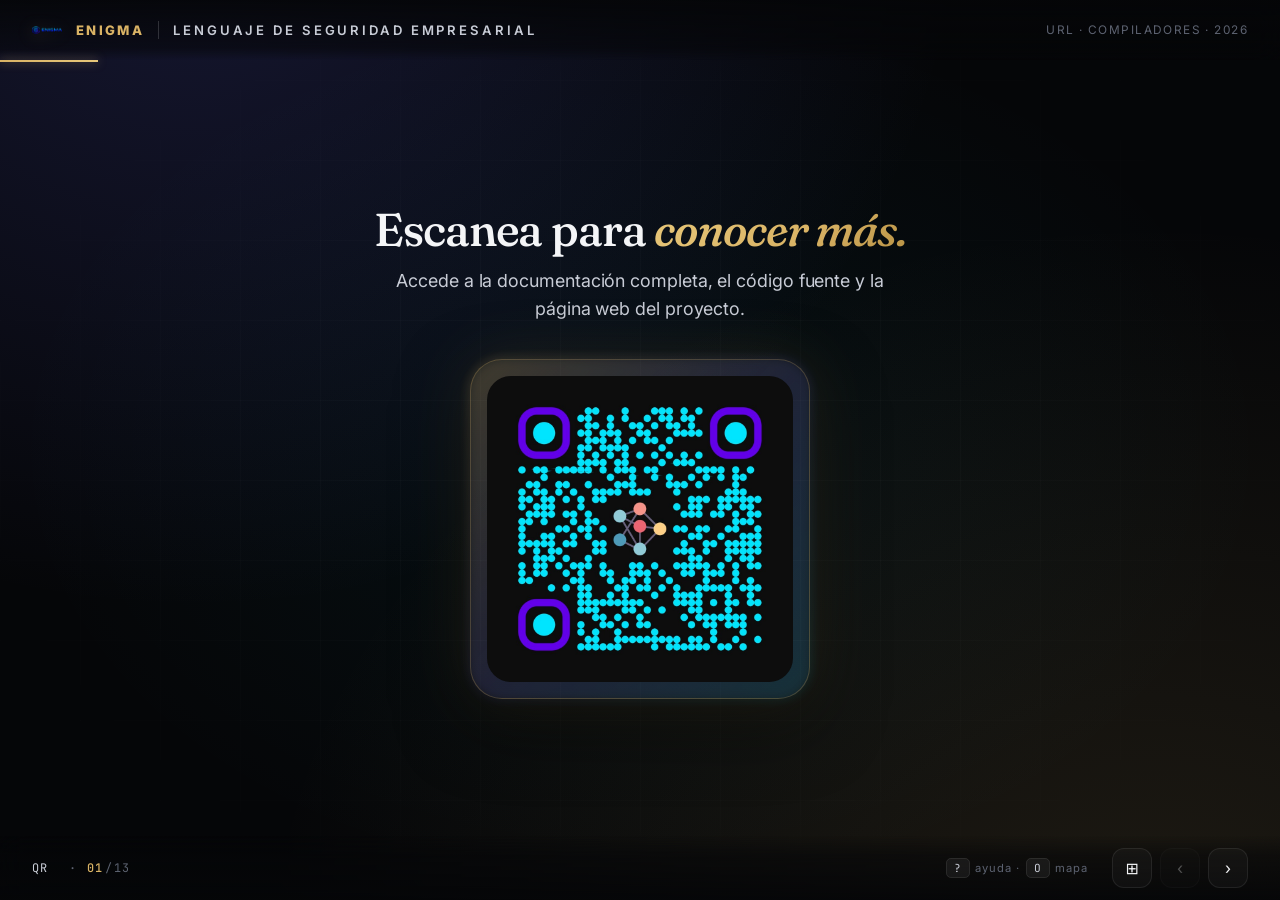
==== commit 3d8e465d: "correcciones en presentacion se eliminaron algunos sliders que ya no eran funcionales" ====
--- a/presentacion/index.html
+++ b/presentacion/index.html
@@ -525,126 +525,11 @@
     </section>
 
     <!-- =============================================================
-         11 · Caso de éxito
-    ============================================================== -->
-    <section class="slide" data-title="Caso de éxito">
-      <div class="slide-inner">
-        <span class="eyebrow"><span class="num">11</span>Caso de éxito</span>
-        <h2 class="title">Tech-Store · <span class="accent">de hoja de cálculo a producción.</span></h2>
-        <p class="lede">
-          Una tienda de tecnología con tres roles (Gerente, Cajero, Vendedor) y tres módulos (Ventas, Inventario, Reportes).
-          Antes de ENIGMA: <b>17 reglas dispersas en cinco archivos</b>. Después: <b>un solo archivo de 42 líneas</b>.
-        </p>
-
-        <div class="split">
-          <div>
-            <div class="code-block">
-              <div class="code-head">
-                <div class="traffic"><span></span><span></span><span></span></div>
-                <span>empresa_ventas.acl</span>
-              </div>
-<pre><span class="tk-cmt">// 1 · Estructura de la empresa</span>
-<span class="tk-kw">Definir Rol</span> <span class="tk-mod">Gerente</span>;
-<span class="tk-kw">Definir Rol</span> <span class="tk-mod">Cajero</span>;
-<span class="tk-kw">Definir Rol</span> <span class="tk-mod">Vendedor</span>;
-
-<span class="tk-cmt">// 2 · Asignación de roles</span>
-<span class="tk-kw">Usuario</span> <span class="tk-id">Ana</span>    <span class="tk-op">=</span> <span class="tk-kw">Rol</span> <span class="tk-mod">Gerente</span>;
-<span class="tk-kw">Usuario</span> <span class="tk-id">Beto</span>   <span class="tk-op">=</span> <span class="tk-kw">Rol</span> <span class="tk-mod">Cajero</span>;
-<span class="tk-kw">Usuario</span> <span class="tk-id">Carlos</span> <span class="tk-op">=</span> <span class="tk-kw">Rol</span> <span class="tk-mod">Vendedor</span>;
-
-<span class="tk-cmt">// 3 · Políticas RBAC</span>
-<span class="tk-kw">Rol</span> <span class="tk-mod">Vendedor</span> <span class="tk-op">=</span> <span class="tk-kw">Permitir Registrar</span> <span class="tk-mod">Ventas</span>;
-<span class="tk-kw">Rol</span> <span class="tk-mod">Cajero</span>   <span class="tk-op">=</span> <span class="tk-kw">Permitir Modificar</span> <span class="tk-mod">Ventas</span>;
-<span class="tk-kw">Rol</span> <span class="tk-mod">Gerente</span>  <span class="tk-op">=</span> <span class="tk-kw">Permitir Consultar</span> <span class="tk-mod">Reportes</span>;</pre>
-            </div>
-          </div>
-          <div>
-            <h3 style="font-family:var(--font-display); font-style:italic; font-size:1.4rem; font-weight:500; color:var(--gold-soft); margin-bottom:18px;">Resultados medibles</h3>
-
-            <div class="list-clean">
-              <div class="item">
-                <div class="step">↓ 75%</div>
-                <div class="body">
-                  <h4>Menos código de seguridad</h4>
-                  <p>De 5 archivos en 3 lenguajes distintos, a un archivo en español.</p>
-                </div>
-                <div class="meta">Mantenimiento</div>
-              </div>
-              <div class="item">
-                <div class="step">↑ 100%</div>
-                <div class="body">
-                  <h4>Auditabilidad</h4>
-                  <p>El área de Seguridad ahora aprueba las reglas antes de que lleguen a producción.</p>
-                </div>
-                <div class="meta">Compliance</div>
-              </div>
-              <div class="item">
-                <div class="step">0</div>
-                <div class="body">
-                  <h4>Permisos en conflicto</h4>
-                  <p>El analizador semántico bloquea cualquier contradicción antes del despliegue.</p>
-                </div>
-                <div class="meta">Calidad</div>
-              </div>
-            </div>
-          </div>
-        </div>
-      </div>
-    </section>
-
-    <!-- =============================================================
-         12 · Demostración funcional
-    ============================================================== -->
-    <section class="slide" data-title="Demostración">
-      <div class="slide-inner">
-        <span class="eyebrow"><span class="num">12</span>Demostración funcional</span>
-        <h2 class="title">Ver es <span class="accent">creer.</span></h2>
-        <p class="lede">
-          Capturas reales del compilador procesando los dos archivos clave del proyecto: <b>empresa_ventas.acl</b> (Tech-Store)
-          y <b>programa_completo.acl</b> (todas las estructuras del lenguaje). Click sobre cualquier imagen para verla en grande.
-        </p>
-
-        <div class="grid cols-3" style="margin-top: 28px;">
-          <div class="shot" data-src="assets/capturas/04_empresa_ventas_tokens.png">
-            <img src="assets/capturas/04_empresa_ventas_tokens.png" alt="Tokens Tech-Store" />
-            <div class="caption"><span class="tag">01</span>Tokens · Tech-Store</div>
-          </div>
-          <div class="shot" data-src="assets/capturas/05_empresa_ventas_ast.png">
-            <img src="assets/capturas/05_empresa_ventas_ast.png" alt="AST Tech-Store" />
-            <div class="caption"><span class="tag">02</span>AST · Tech-Store</div>
-          </div>
-          <div class="shot" data-src="assets/capturas/06_empresa_ventas_simbolos.png">
-            <img src="assets/capturas/06_empresa_ventas_simbolos.png" alt="Símbolos Tech-Store" />
-            <div class="caption"><span class="tag">03</span>Símbolos · Tech-Store</div>
-          </div>
-          <div class="shot" data-src="assets/capturas/01_programa_completo_tokens.png">
-            <img src="assets/capturas/01_programa_completo_tokens.png" alt="Tokens completo" />
-            <div class="caption"><span class="tag">04</span>Tokens · Programa Completo</div>
-          </div>
-          <div class="shot" data-src="assets/capturas/02_programa_completo_ast.png">
-            <img src="assets/capturas/02_programa_completo_ast.png" alt="AST completo" />
-            <div class="caption"><span class="tag">05</span>AST · Programa Completo</div>
-          </div>
-          <div class="shot" data-src="assets/capturas/03_programa_completo_simbolos.png">
-            <img src="assets/capturas/03_programa_completo_simbolos.png" alt="Símbolos completo" />
-            <div class="caption"><span class="tag">06</span>Símbolos · Programa Completo</div>
-          </div>
-        </div>
-
-        <div class="banner">
-          <p>Próxima diapositiva: <b>ejecución en vivo del compilador</b> y propuesta de cierre.</p>
-          <span class="banner-cta">Live demo</span>
-        </div>
-      </div>
-    </section>
-
-    <!-- =============================================================
-         13 · Por qué ENIGMA / diferenciadores
+         11 · Por qué ENIGMA / diferenciadores
     ============================================================== -->
     <section class="slide" data-title="Por qué ENIGMA">
       <div class="slide-inner">
-        <span class="eyebrow"><span class="num">13</span>Diferenciadores</span>
+        <span class="eyebrow"><span class="num">11</span>Diferenciadores</span>
         <h2 class="title">¿Por qué <span class="accent">ENIGMA?</span></h2>
         <p class="lede">No es solo otro motor de políticas. Es la única solución que combina lenguaje de negocio, validación semántica y exportación universal en un solo flujo.</p>
 
@@ -701,80 +586,24 @@
     </section>
 
     <!-- =============================================================
-         14 · Cierre / Equipo / Q&A
+         12 · Cierre
     ============================================================== -->
     <section class="slide" data-title="Cierre">
       <div class="slide-inner">
-        <span class="eyebrow gold"><span class="num">14</span>Cierre</span>
-        <h2 class="title">Hagamos que las reglas <span class="accent">se cumplan.</span></h2>
-        <p class="lede">ENIGMA está listo para producción. Open source, documentado y probado. El siguiente paso es desplegarlo en tu organización.</p>
-
-        <div class="split">
-          <div>
-            <div class="list-clean">
-              <div class="item">
-                <div class="step">i</div>
-                <div class="body">
-                  <h4>4 fases completas</h4>
-                  <p>Léxico, sintáctico, semántico y generación de código — el ciclo completo de un compilador moderno.</p>
-                </div>
-                <div class="meta">Hecho</div>
-              </div>
-              <div class="item">
-                <div class="step">ii</div>
-                <div class="body">
-                  <h4>60+ pruebas automatizadas</h4>
-                  <p>Red de seguridad continua que protege contra regresiones cada vez que la gramática evoluciona.</p>
-                </div>
-                <div class="meta">Hecho</div>
-              </div>
-              <div class="item">
-                <div class="step">iii</div>
-                <div class="body">
-                  <h4>GUI funcional + pedagógica</h4>
-                  <p>Live Compile, Error Lens y Modo Didáctico. Una herramienta para producción <i>y</i> para enseñar.</p>
-                </div>
-                <div class="meta">Hecho</div>
-              </div>
-              <div class="item">
-                <div class="step">→</div>
-                <div class="body">
-                  <h4>Listo para integrarse</h4>
-                  <p>JSON estandarizado, compatible con OPA, Keycloak y ERPs propios. Cero acoplamiento.</p>
-                </div>
-                <div class="meta">Listo</div>
-              </div>
-            </div>
-          </div>
-          <div>
-            <div class="card glow" style="padding: 32px;">
-              <h3 style="font-family:var(--font-display); font-size:1.5rem; font-style:italic; margin-bottom:18px;">Cómo correrlo</h3>
-              <div class="code-block">
-                <div class="code-head">
-                  <div class="traffic"><span></span><span></span><span></span></div>
-                  <span>PowerShell · Quick start</span>
-                </div>
-<pre><span class="tk-cmt"># 1) Instala dependencias</span>
-pip install -r requirements.txt
-
-<span class="tk-cmt"># 2) Inicia la GUI</span>
-python main.py
-
-<span class="tk-cmt"># 3) Ejecuta la suite de pruebas</span>
-python -m pytest test/test_case.py -v</pre>
-              </div>
-            </div>
-
-            <div class="banner">
-              <p>¿Preguntas?</p>
-              <span class="banner-cta">Q &amp; A</span>
-            </div>
-
-            <div class="team" style="margin-top: 24px;">
-              <div class="person"><span class="role">Backend</span><span class="name">Jordi García</span></div>
-              <div class="person"><span class="role">Frontend</span><span class="name">Víctor Morales</span></div>
-              <div class="person"><span class="role">Integración</span><span class="name">Germán Archila</span></div>
-            </div>
+        <div class="closing-center">
+          <div class="logo-ring closing-logo">
+            <div class="halo"></div>
+            <img class="logo" src="assets/logo.png" alt="Logo ENIGMA" />
+          </div>
+          <h2 class="title" style="text-align:center; margin-top: 36px;">Listo para <span class="accent">empezar.</span></h2>
+          <h1 class="headline" style="text-align:center; margin-top: 12px;">
+            <span class="accent" style="font-family:var(--font-display); font-style:italic;">Gracias.</span>
+          </h1>
+          <p class="lede" style="text-align:center; max-width: 520px; margin: 24px auto 0;">Gracias por su atención.</p>
+          <div class="team" style="margin-top: 48px; justify-items: center; text-align: center;">
+            <div class="person"><span class="role">Backend · Léxico</span><span class="name">Jordi García</span></div>
+            <div class="person"><span class="role">Frontend · GUI</span><span class="name">Víctor Morales</span></div>
+            <div class="person"><span class="role">Integración · Parser</span><span class="name">Germán Archila</span></div>
           </div>
         </div>
       </div>
--- a/presentacion/css/styles.css
+++ b/presentacion/css/styles.css
@@ -1462,3 +1462,39 @@
     font-size: 0.76rem;
   }
 }
+
+/* ====== Closing Slide ====== */
+.closing-center {
+  display: flex;
+  flex-direction: column;
+  align-items: center;
+  justify-content: center;
+  min-height: calc(100vh - var(--topbar-h) - var(--bottombar-h) - 72px);
+}
+
+.closing-logo {
+  position: relative;
+  display: flex;
+  align-items: center;
+  justify-content: center;
+  width: 180px;
+  height: 180px;
+}
+
+.closing-logo .halo {
+  position: absolute;
+  inset: 10%;
+  border-radius: 50%;
+  background: radial-gradient(circle, rgba(217, 179, 101, 0.32) 0%, rgba(217, 179, 101, 0.08) 40%, transparent 70%);
+  filter: blur(20px);
+  z-index: 0;
+}
+
+.closing-logo img.logo {
+  position: relative;
+  z-index: 2;
+  width: 120px;
+  filter: drop-shadow(0 18px 40px rgba(217, 179, 101, 0.35))
+          drop-shadow(0 4px 12px rgba(0, 0, 0, 0.6));
+  animation: float 7s ease-in-out infinite;
+}
